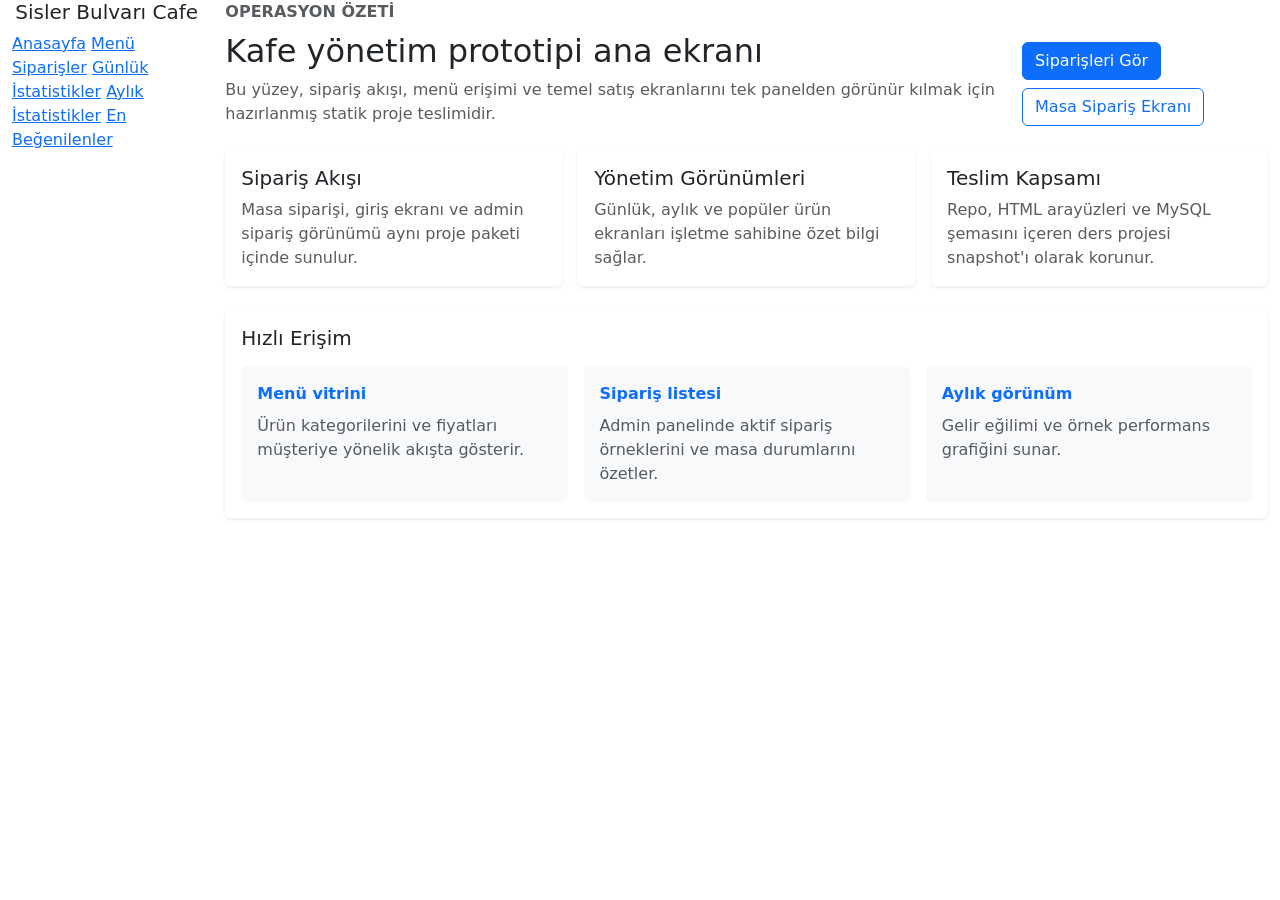
==== index.html @ b03b602c "Refine cafe system repo surface" ====
<!DOCTYPE html>
<html lang="tr">
<head>
    <meta charset="UTF-8">
    <meta name="viewport" content="width=device-width, initial-scale=1.0">
    <title>Sisler Bulvarı Cafe - Yönetim Özeti</title>
    <link href="https://cdn.jsdelivr.net/npm/bootstrap@5.3.0-alpha1/dist/css/bootstrap.min.css" rel="stylesheet">
    <link rel="stylesheet" href="css/style.css">
</head>
<body>
    <div class="container-fluid">
        <div class="row">
            <nav class="col-md-2 sidebar">
                <h5 class="text-center">Sisler Bulvarı Cafe</h5>
                <a href="index.html" class="active">Anasayfa</a>
                <a href="menu.html">Menü</a>
                <a href="orders.html">Siparişler</a>
                <a href="daily-stats.html">Günlük İstatistikler</a>
                <a href="monthly-stats.html">Aylık İstatistikler</a>
                <a href="most-popular.html">En Beğenilenler</a>
            </nav>

            <main class="col-md-10 content">
                <div class="d-flex flex-column flex-md-row justify-content-between align-items-md-end gap-3 mb-4">
                    <div>
                        <p class="text-uppercase text-muted fw-semibold mb-2">Operasyon Özeti</p>
                        <h2 class="mb-2">Kafe yönetim prototipi ana ekranı</h2>
                        <p class="text-muted mb-0">
                            Bu yüzey, sipariş akışı, menü erişimi ve temel satış ekranlarını tek panelden
                            görünür kılmak için hazırlanmış statik proje teslimidir.
                        </p>
                    </div>
                    <div class="d-flex gap-2 flex-wrap">
                        <a class="btn btn-primary" href="orders.html">Siparişleri Gör</a>
                        <a class="btn btn-outline-primary" href="order-screen.html">Masa Sipariş Ekranı</a>
                    </div>
                </div>

                <div class="row g-3 mb-4">
                    <div class="col-md-4">
                        <div class="card h-100 shadow-sm border-0">
                            <div class="card-body">
                                <h5 class="card-title">Sipariş Akışı</h5>
                                <p class="card-text text-muted">
                                    Masa siparişi, giriş ekranı ve admin sipariş görünümü aynı proje paketi içinde sunulur.
                                </p>
                            </div>
                        </div>
                    </div>
                    <div class="col-md-4">
                        <div class="card h-100 shadow-sm border-0">
                            <div class="card-body">
                                <h5 class="card-title">Yönetim Görünümleri</h5>
                                <p class="card-text text-muted">
                                    Günlük, aylık ve popüler ürün ekranları işletme sahibine özet bilgi sağlar.
                                </p>
                            </div>
                        </div>
                    </div>
                    <div class="col-md-4">
                        <div class="card h-100 shadow-sm border-0">
                            <div class="card-body">
                                <h5 class="card-title">Teslim Kapsamı</h5>
                                <p class="card-text text-muted">
                                    Repo, HTML arayüzleri ve MySQL şemasını içeren ders projesi snapshot'ı olarak korunur.
                                </p>
                            </div>
                        </div>
                    </div>
                </div>

                <div class="card shadow-sm border-0">
                    <div class="card-body">
                        <h5 class="card-title mb-3">Hızlı Erişim</h5>
                        <div class="row g-3">
                            <div class="col-md-4">
                                <a class="text-decoration-none" href="menu.html">
                                    <div class="p-3 rounded bg-light h-100">
                                        <strong>Menü vitrini</strong>
                                        <p class="text-muted mb-0 mt-2">Ürün kategorilerini ve fiyatları müşteriye yönelik akışta gösterir.</p>
                                    </div>
                                </a>
                            </div>
                            <div class="col-md-4">
                                <a class="text-decoration-none" href="orders.html">
                                    <div class="p-3 rounded bg-light h-100">
                                        <strong>Sipariş listesi</strong>
                                        <p class="text-muted mb-0 mt-2">Admin panelinde aktif sipariş örneklerini ve masa durumlarını özetler.</p>
                                    </div>
                                </a>
                            </div>
                            <div class="col-md-4">
                                <a class="text-decoration-none" href="monthly-stats.html">
                                    <div class="p-3 rounded bg-light h-100">
                                        <strong>Aylık görünüm</strong>
                                        <p class="text-muted mb-0 mt-2">Gelir eğilimi ve örnek performans grafiğini sunar.</p>
                                    </div>
                                </a>
                            </div>
                        </div>
                    </div>
                </div>
            </main>
        </div>
    </div>
</body>
</html>
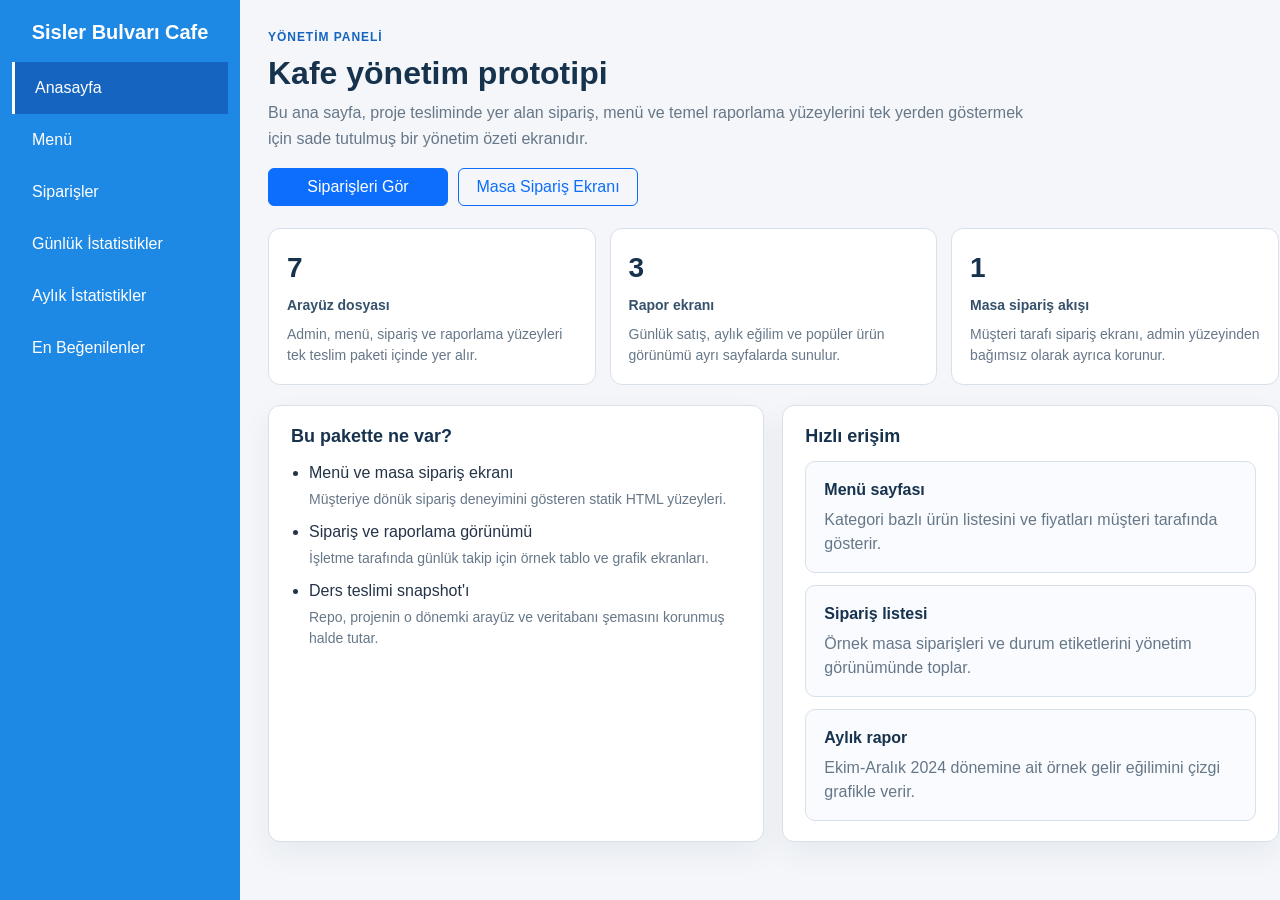
==== commit c7d723fe: "Simplify Sisler interface surfaces" ====
--- a/index.html
+++ b/index.html
@@ -21,85 +21,78 @@
             </nav>
 
             <main class="col-md-10 content">
-                <div class="d-flex flex-column flex-md-row justify-content-between align-items-md-end gap-3 mb-4">
-                    <div>
-                        <p class="text-uppercase text-muted fw-semibold mb-2">Operasyon Özeti</p>
-                        <h2 class="mb-2">Kafe yönetim prototipi ana ekranı</h2>
-                        <p class="text-muted mb-0">
-                            Bu yüzey, sipariş akışı, menü erişimi ve temel satış ekranlarını tek panelden
-                            görünür kılmak için hazırlanmış statik proje teslimidir.
-                        </p>
-                    </div>
-                    <div class="d-flex gap-2 flex-wrap">
+                <header class="page-header">
+                    <span class="eyebrow">Yönetim Paneli</span>
+                    <h2>Kafe yönetim prototipi</h2>
+                    <p class="helper-text">
+                        Bu ana sayfa, proje tesliminde yer alan sipariş, menü ve temel raporlama yüzeylerini
+                        tek yerden göstermek için sade tutulmuş bir yönetim özeti ekranıdır.
+                    </p>
+                    <div class="toolbar">
                         <a class="btn btn-primary" href="orders.html">Siparişleri Gör</a>
                         <a class="btn btn-outline-primary" href="order-screen.html">Masa Sipariş Ekranı</a>
                     </div>
-                </div>
+                </header>
 
-                <div class="row g-3 mb-4">
-                    <div class="col-md-4">
-                        <div class="card h-100 shadow-sm border-0">
-                            <div class="card-body">
-                                <h5 class="card-title">Sipariş Akışı</h5>
-                                <p class="card-text text-muted">
-                                    Masa siparişi, giriş ekranı ve admin sipariş görünümü aynı proje paketi içinde sunulur.
-                                </p>
-                            </div>
+                <section class="summary-grid">
+                    <article class="summary-card">
+                        <strong>7</strong>
+                        <span>Arayüz dosyası</span>
+                        <p>Admin, menü, sipariş ve raporlama yüzeyleri tek teslim paketi içinde yer alır.</p>
+                    </article>
+                    <article class="summary-card">
+                        <strong>3</strong>
+                        <span>Rapor ekranı</span>
+                        <p>Günlük satış, aylık eğilim ve popüler ürün görünümü ayrı sayfalarda sunulur.</p>
+                    </article>
+                    <article class="summary-card">
+                        <strong>1</strong>
+                        <span>Masa sipariş akışı</span>
+                        <p>Müşteri tarafı sipariş ekranı, admin yüzeyinden bağımsız olarak ayrıca korunur.</p>
+                    </article>
+                </section>
+
+                <section class="section-grid">
+                    <article class="surface-panel">
+                        <div class="panel-body">
+                            <h3 class="section-title">Bu pakette ne var?</h3>
+                            <ul class="plain-list">
+                                <li>
+                                    Menü ve masa sipariş ekranı
+                                    <small>Müşteriye dönük sipariş deneyimini gösteren statik HTML yüzeyleri.</small>
+                                </li>
+                                <li>
+                                    Sipariş ve raporlama görünümü
+                                    <small>İşletme tarafında günlük takip için örnek tablo ve grafik ekranları.</small>
+                                </li>
+                                <li>
+                                    Ders teslimi snapshot'ı
+                                    <small>Repo, projenin o dönemki arayüz ve veritabanı şemasını korunmuş halde tutar.</small>
+                                </li>
+                            </ul>
                         </div>
-                    </div>
-                    <div class="col-md-4">
-                        <div class="card h-100 shadow-sm border-0">
-                            <div class="card-body">
-                                <h5 class="card-title">Yönetim Görünümleri</h5>
-                                <p class="card-text text-muted">
-                                    Günlük, aylık ve popüler ürün ekranları işletme sahibine özet bilgi sağlar.
-                                </p>
-                            </div>
-                        </div>
-                    </div>
-                    <div class="col-md-4">
-                        <div class="card h-100 shadow-sm border-0">
-                            <div class="card-body">
-                                <h5 class="card-title">Teslim Kapsamı</h5>
-                                <p class="card-text text-muted">
-                                    Repo, HTML arayüzleri ve MySQL şemasını içeren ders projesi snapshot'ı olarak korunur.
-                                </p>
-                            </div>
-                        </div>
-                    </div>
-                </div>
+                    </article>
 
-                <div class="card shadow-sm border-0">
-                    <div class="card-body">
-                        <h5 class="card-title mb-3">Hızlı Erişim</h5>
-                        <div class="row g-3">
-                            <div class="col-md-4">
-                                <a class="text-decoration-none" href="menu.html">
-                                    <div class="p-3 rounded bg-light h-100">
-                                        <strong>Menü vitrini</strong>
-                                        <p class="text-muted mb-0 mt-2">Ürün kategorilerini ve fiyatları müşteriye yönelik akışta gösterir.</p>
-                                    </div>
+                    <article class="surface-panel">
+                        <div class="panel-body">
+                            <h3 class="section-title">Hızlı erişim</h3>
+                            <div class="link-list">
+                                <a class="link-card" href="menu.html">
+                                    <strong>Menü sayfası</strong>
+                                    <p>Kategori bazlı ürün listesini ve fiyatları müşteri tarafında gösterir.</p>
                                 </a>
-                            </div>
-                            <div class="col-md-4">
-                                <a class="text-decoration-none" href="orders.html">
-                                    <div class="p-3 rounded bg-light h-100">
-                                        <strong>Sipariş listesi</strong>
-                                        <p class="text-muted mb-0 mt-2">Admin panelinde aktif sipariş örneklerini ve masa durumlarını özetler.</p>
-                                    </div>
+                                <a class="link-card" href="orders.html">
+                                    <strong>Sipariş listesi</strong>
+                                    <p>Örnek masa siparişleri ve durum etiketlerini yönetim görünümünde toplar.</p>
                                 </a>
-                            </div>
-                            <div class="col-md-4">
-                                <a class="text-decoration-none" href="monthly-stats.html">
-                                    <div class="p-3 rounded bg-light h-100">
-                                        <strong>Aylık görünüm</strong>
-                                        <p class="text-muted mb-0 mt-2">Gelir eğilimi ve örnek performans grafiğini sunar.</p>
-                                    </div>
+                                <a class="link-card" href="monthly-stats.html">
+                                    <strong>Aylık rapor</strong>
+                                    <p>Ekim-Aralık 2024 dönemine ait örnek gelir eğilimini çizgi grafikle verir.</p>
                                 </a>
                             </div>
                         </div>
-                    </div>
-                </div>
+                    </article>
+                </section>
             </main>
         </div>
     </div>
--- a/css/style.css
+++ b/css/style.css
@@ -0,0 +1,306 @@
+:root {
+    --sidebar-blue: #1e88e5;
+    --sidebar-blue-dark: #1565c0;
+    --page-bg: #f4f6f9;
+    --panel-bg: #ffffff;
+    --panel-border: #d8e0ea;
+    --text-main: #243447;
+    --text-muted: #667788;
+    --accent-soft: #e8f2ff;
+}
+
+body {
+    margin: 0;
+    font-family: "Segoe UI", "Helvetica Neue", sans-serif;
+    background-color: var(--page-bg);
+    color: var(--text-main);
+}
+
+.sidebar {
+    position: fixed;
+    height: 100vh;
+    width: 240px;
+    background-color: var(--sidebar-blue);
+    color: white;
+    padding-top: 20px;
+}
+
+.sidebar h5 {
+    text-align: center;
+    font-size: 20px;
+    font-weight: 700;
+    margin-bottom: 18px;
+    color: white;
+}
+
+.sidebar a {
+    display: block;
+    padding: 14px 20px;
+    color: white;
+    text-decoration: none;
+    font-weight: 500;
+    transition: background-color 0.2s ease;
+}
+
+.sidebar a:hover,
+.sidebar a.active {
+    background-color: var(--sidebar-blue-dark);
+    border-left: 3px solid white;
+}
+
+.content {
+    margin-left: 240px;
+    padding: 24px 28px 32px;
+}
+
+.page-header {
+    margin-bottom: 22px;
+}
+
+.page-header h2,
+.page-header h3 {
+    margin-bottom: 8px;
+    font-weight: 700;
+    color: #17324d;
+}
+
+.eyebrow {
+    display: inline-block;
+    margin-bottom: 8px;
+    font-size: 12px;
+    font-weight: 700;
+    letter-spacing: 0.08em;
+    text-transform: uppercase;
+    color: var(--sidebar-blue-dark);
+}
+
+.helper-text {
+    margin: 0;
+    max-width: 760px;
+    color: var(--text-muted);
+    line-height: 1.6;
+}
+
+.surface-panel {
+    background: var(--panel-bg);
+    border: 1px solid var(--panel-border);
+    border-radius: 12px;
+    box-shadow: 0 12px 30px rgba(23, 50, 77, 0.06);
+}
+
+.panel-body {
+    padding: 20px 22px;
+}
+
+.summary-grid {
+    display: grid;
+    grid-template-columns: repeat(auto-fit, minmax(180px, 1fr));
+    gap: 14px;
+    margin-bottom: 20px;
+}
+
+.summary-card {
+    background: var(--panel-bg);
+    border: 1px solid var(--panel-border);
+    border-radius: 12px;
+    padding: 18px;
+}
+
+.summary-card strong {
+    display: block;
+    margin-bottom: 6px;
+    font-size: 28px;
+    font-weight: 700;
+    color: #17324d;
+}
+
+.summary-card span {
+    display: block;
+    font-size: 14px;
+    font-weight: 600;
+    color: #36516b;
+}
+
+.summary-card p {
+    margin: 8px 0 0;
+    font-size: 14px;
+    line-height: 1.5;
+    color: var(--text-muted);
+}
+
+.section-grid {
+    display: grid;
+    grid-template-columns: repeat(2, minmax(0, 1fr));
+    gap: 18px;
+}
+
+.link-list {
+    display: grid;
+    gap: 12px;
+}
+
+.link-card {
+    display: block;
+    padding: 16px 18px;
+    border: 1px solid var(--panel-border);
+    border-radius: 10px;
+    background: #f9fbfe;
+    color: inherit;
+    text-decoration: none;
+}
+
+.link-card strong {
+    display: block;
+    margin-bottom: 6px;
+    color: #17324d;
+}
+
+.link-card p {
+    margin: 0;
+    color: var(--text-muted);
+    line-height: 1.5;
+}
+
+.plain-list {
+    margin: 0;
+    padding-left: 18px;
+    color: var(--text-main);
+}
+
+.plain-list li + li {
+    margin-top: 10px;
+}
+
+.plain-list small {
+    display: block;
+    margin-top: 4px;
+    color: var(--text-muted);
+}
+
+.toolbar {
+    display: flex;
+    flex-wrap: wrap;
+    gap: 10px;
+    margin-top: 16px;
+}
+
+.toolbar .btn {
+    min-width: 180px;
+}
+
+.info-strip {
+    display: flex;
+    flex-wrap: wrap;
+    gap: 10px;
+    margin-bottom: 18px;
+}
+
+.info-chip {
+    display: inline-flex;
+    align-items: center;
+    padding: 8px 12px;
+    border-radius: 999px;
+    background: var(--accent-soft);
+    color: #184f87;
+    font-size: 13px;
+    font-weight: 600;
+}
+
+.table-responsive {
+    margin-top: 0;
+    border-radius: 12px;
+    background-color: white;
+    border: 1px solid var(--panel-border);
+    box-shadow: 0 12px 30px rgba(23, 50, 77, 0.06);
+}
+
+.table {
+    margin-top: 0;
+    margin-bottom: 0;
+}
+
+.table th,
+.table td {
+    vertical-align: middle;
+}
+
+.table th {
+    background-color: var(--sidebar-blue);
+    color: white;
+}
+
+.table-striped tr:nth-child(even) {
+    background-color: #f0f7ff;
+}
+
+.chart-shell {
+    height: 360px;
+}
+
+.simple-note {
+    padding: 14px 16px;
+    border-radius: 10px;
+    background: #f9fbfe;
+    border: 1px solid var(--panel-border);
+    color: var(--text-muted);
+    line-height: 1.6;
+}
+
+.two-column {
+    display: grid;
+    grid-template-columns: 2fr 1fr;
+    gap: 18px;
+}
+
+.section-title {
+    margin-bottom: 14px;
+    font-size: 18px;
+    font-weight: 700;
+    color: #17324d;
+}
+
+button {
+    margin-bottom: 10px;
+}
+
+button.btn-danger {
+    padding: 5px 10px;
+    font-size: 14px;
+}
+
+.category-title {
+    font-size: 1.5rem;
+    font-weight: bold;
+    color: #343a40;
+    margin-bottom: 10px;
+    text-align: left;
+    border-left: 5px solid #007bff;
+    padding-left: 10px;
+}
+
+.category-section {
+    margin-bottom: 30px;
+    padding: 15px;
+    background-color: #f8f9fa;
+    border-radius: 8px;
+    box-shadow: 0 2px 5px rgba(0, 0, 0, 0.1);
+}
+
+@media (max-width: 991px) {
+    .sidebar {
+        position: static;
+        width: 100%;
+        height: auto;
+        padding-bottom: 8px;
+    }
+
+    .content {
+        margin-left: 0;
+        padding: 20px;
+    }
+
+    .section-grid,
+    .two-column {
+        grid-template-columns: 1fr;
+    }
+}
